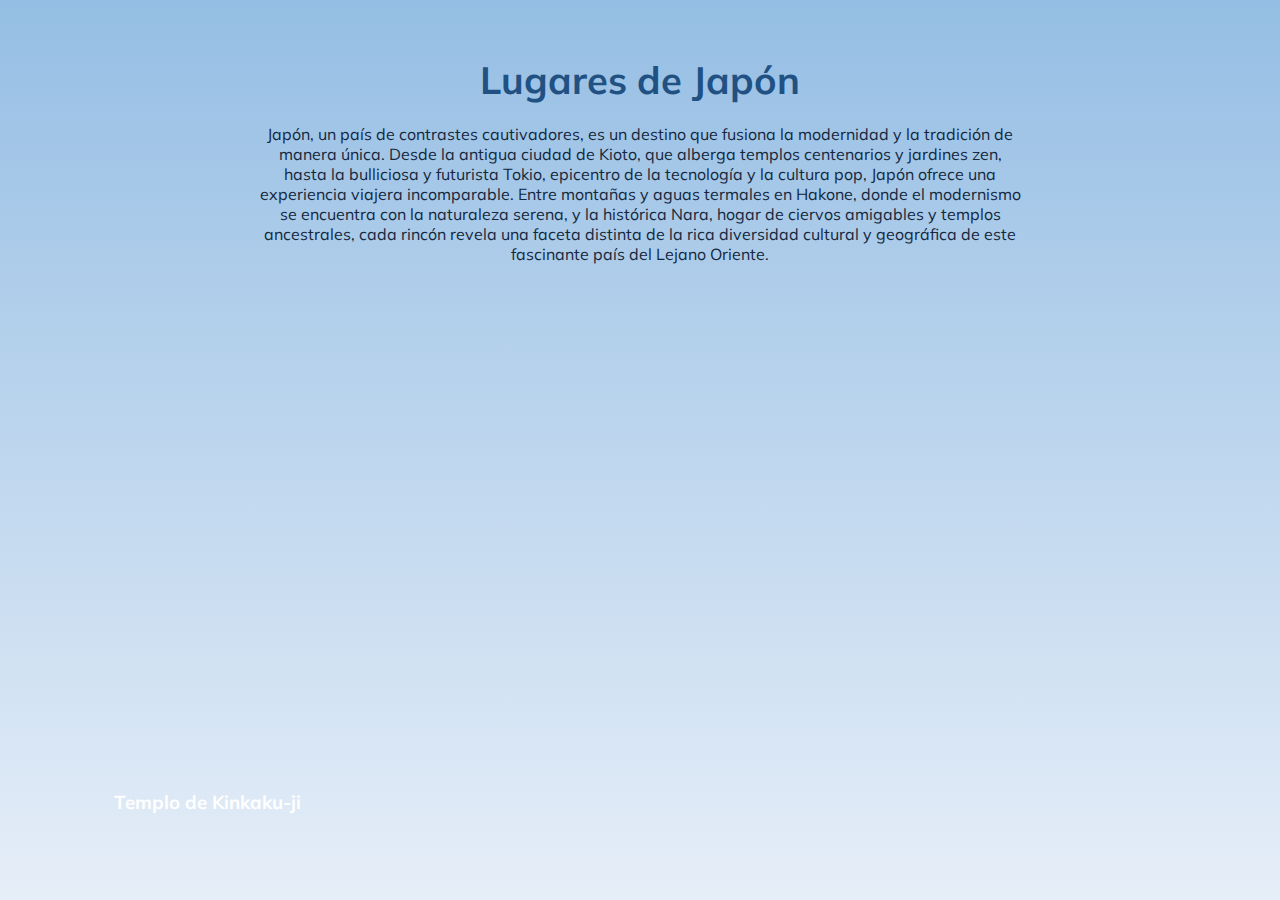
==== Ejemplo-Expandir_Cards/index.html @ 384ebe9e "dia210325" ====
<!DOCTYPE html>
<html lang="es">
<head>
    <meta charset="UTF-8">
    <meta name="viewport" content="width=device-width, initial-scale=1.0">
    <title>Document</title>
    <link rel="stylesheet" href="estilos.css">
    <script defer src="cards_script.js"></script>
</head>
<body>

    <main class="main">
        <h2 class="title">Lugares de Japón</h2>

        <p class="paragraph">
            Japón, un país de contrastes cautivadores, es un destino que fusiona la modernidad y la tradición de manera única. Desde la antigua ciudad de Kioto, que alberga templos centenarios y jardines zen, hasta la bulliciosa y futurista Tokio, epicentro de la tecnología y la cultura pop, Japón ofrece una experiencia viajera incomparable. Entre montañas y aguas termales en Hakone, donde el modernismo se encuentra con la naturaleza serena, y la histórica Nara, hogar de ciervos amigables y templos ancestrales, cada rincón revela una faceta distinta de la rica diversidad cultural y geográfica de este fascinante país del Lejano Oriente.
        </p>

        <div class="container">
            <div class="panel active" style="background-image: url(images/denys-nevozhai-D68ADLeMh5Q-unsplash.jpg);">
                <h3>Templo de Kinkaku-ji</h3>
            </div>
            <div class="panel" style="background-image: url(images/jase-bloor-oCZHIa1D4EU-unsplash.jpg);">
                <h3>Barrio de Shibuya en Tokio</h3>
            </div>
            <div class="panel" style="background-image: url(images/pema-lama-6cfK0SEtpbY-unsplash.jpg);">
                <h3>Parque Nacional de Jigokudani</h3>
            </div>
            <div class="panel" style="background-image: url(images/su-san-lee-E_eWwM29wfU-unsplash.jpg);">
                <h3>Castillo de Himeji</h3>
            </div>
            <div class="panel" style="background-image: url(images/takashi-miyazaki-64ajtpEzlYc-unsplash.jpg);">
                <h3>Kioto</h3>
            </div>
        </div>
    </main>

    <script defer src="cards_script.js"></script> 
</body>
</html>
---- Ejemplo-Expandir_Cards/estilos.css ----
@import url('https://fonts.googleapis.com/css?family=Muli&display=swap');

*{
    margin: 0;
    padding: 0;
    box-sizing: border-box;
}

body{
    background: linear-gradient(#95bee4,#e6eef8);
    font-family: 'Muli', sans-serif;
}

.main{
    height: 100vh;
    display: flex;
    flex-direction: column;
    justify-content: center;
    align-items: center;
    gap: 20px;
}

.title{
    font-size: 38px;
    color: #215183;
}

.paragraph{
    width: 60vw;
    text-align: center;
    color: #14273d;
}

.container{
    display: flex;
    width: 90vw;
}

.panel{
    border-radius: 50px;
    margin: 10px;
    position: relative;
    height: 60vh;
    flex: 0.5;
    cursor: pointer;
    transition: all 700ms ease-in;
    background-size: cover;
    background-position: center;
    background-repeat: no-repeat;
}

.panel h3{
    color: #fff;
    position: absolute;
    bottom: 20px;
    left: 40px;
    opacity: 0;
}

.panel.active{
    flex: 5;
}

.panel.active h3{
    opacity: 1;
    transition: opacity 0.3s ease-in 0.4s;
}
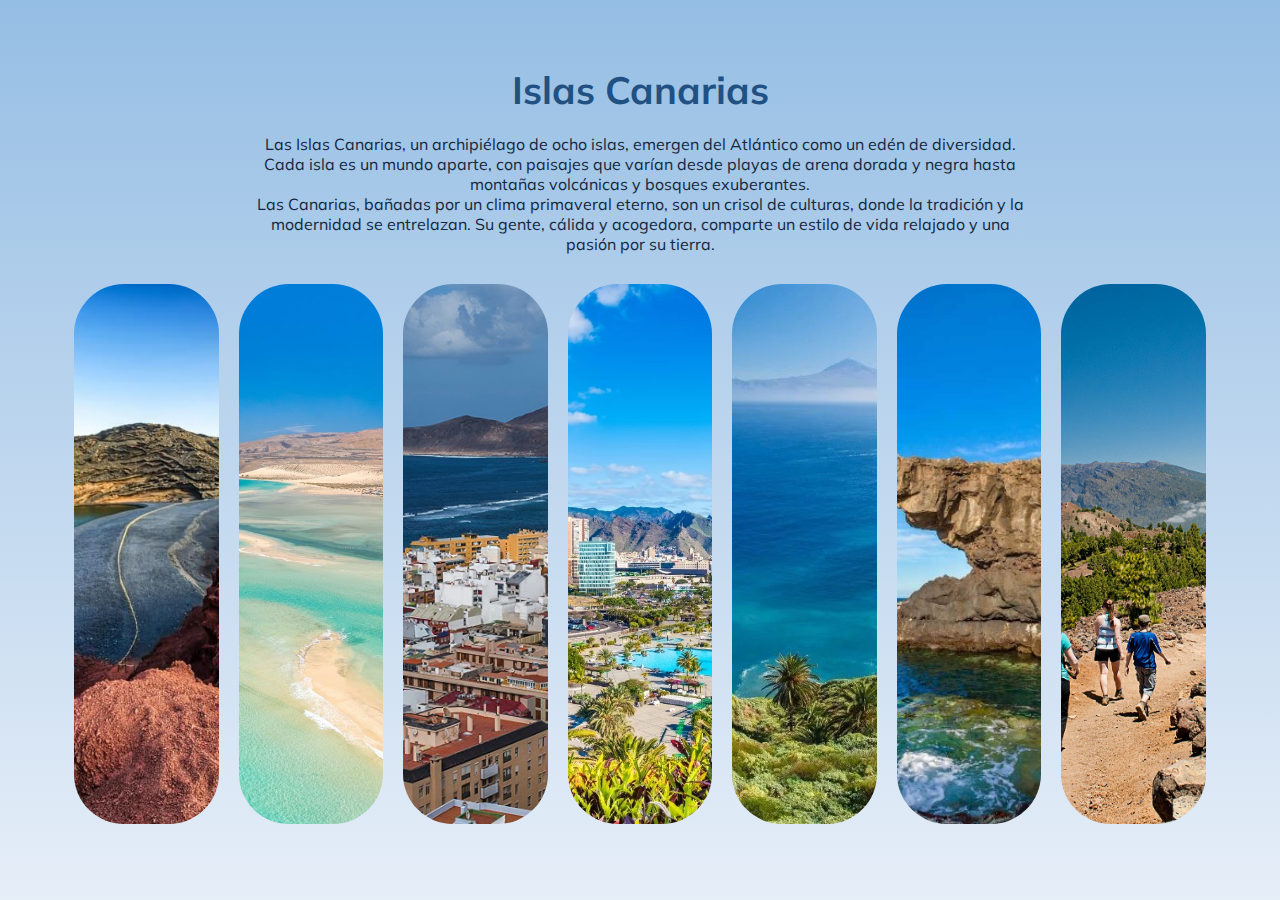
==== commit d94f0a44: "dia210325_1" ====
--- a/Ejemplo-Expandir_Cards/index.html
+++ b/Ejemplo-Expandir_Cards/index.html
@@ -10,27 +10,34 @@
 <body>
 
     <main class="main">
-        <h2 class="title">Lugares de Japón</h2>
+        <h2 class="title">Islas Canarias</h2>
 
         <p class="paragraph">
-            Japón, un país de contrastes cautivadores, es un destino que fusiona la modernidad y la tradición de manera única. Desde la antigua ciudad de Kioto, que alberga templos centenarios y jardines zen, hasta la bulliciosa y futurista Tokio, epicentro de la tecnología y la cultura pop, Japón ofrece una experiencia viajera incomparable. Entre montañas y aguas termales en Hakone, donde el modernismo se encuentra con la naturaleza serena, y la histórica Nara, hogar de ciervos amigables y templos ancestrales, cada rincón revela una faceta distinta de la rica diversidad cultural y geográfica de este fascinante país del Lejano Oriente.
+            Las Islas Canarias, un archipiélago de ocho islas, emergen del Atlántico como un edén de diversidad. Cada isla es un mundo aparte, con paisajes que varían desde playas de arena dorada y negra hasta montañas volcánicas y bosques exuberantes. <br>
+            Las Canarias, bañadas por un clima primaveral eterno, son un crisol de culturas, donde la tradición y la modernidad se entrelazan. Su gente, cálida y acogedora, comparte un estilo de vida relajado y una pasión por su tierra.
         </p>
 
         <div class="container">
-            <div class="panel active" style="background-image: url(images/denys-nevozhai-D68ADLeMh5Q-unsplash.jpg);">
-                <h3>Templo de Kinkaku-ji</h3>
+            <div class="panel" style="background-image: url(images/lanzarote.jpg);">
+                <h3>Isla de Lanzarote</h3>
             </div>
-            <div class="panel" style="background-image: url(images/jase-bloor-oCZHIa1D4EU-unsplash.jpg);">
-                <h3>Barrio de Shibuya en Tokio</h3>
+            <div class="panel" style="background-image: url(images/fuerteventura.jpg);">
+                <h3>Isla de Fuerteventura</h3>
             </div>
-            <div class="panel" style="background-image: url(images/pema-lama-6cfK0SEtpbY-unsplash.jpg);">
-                <h3>Parque Nacional de Jigokudani</h3>
+            <div class="panel" style="background-image: url(images/grancanaria.jpg);">
+                <h3>Isla de Gran Canaria</h3>
             </div>
-            <div class="panel" style="background-image: url(images/su-san-lee-E_eWwM29wfU-unsplash.jpg);">
-                <h3>Castillo de Himeji</h3>
+            <div class="panel" style="background-image: url(images/tenerife.webp);">
+                <h3>Isla de Tenerife</h3>
             </div>
-            <div class="panel" style="background-image: url(images/takashi-miyazaki-64ajtpEzlYc-unsplash.jpg);">
-                <h3>Kioto</h3>
+            <div class="panel" style="background-image: url(images/La-Gomera.webp);">
+                <h3>Isla de La Gomera</h3>
+            </div>
+            <div class="panel" style="background-image: url(images/elhierro.jpg);">
+                <h3>Isla de El Hierro</h3>
+            </div>
+            <div class="panel" style="background-image: url(images/lapalma.jpg);">
+                <h3>Isla de La Palma</h3>
             </div>
         </div>
     </main>
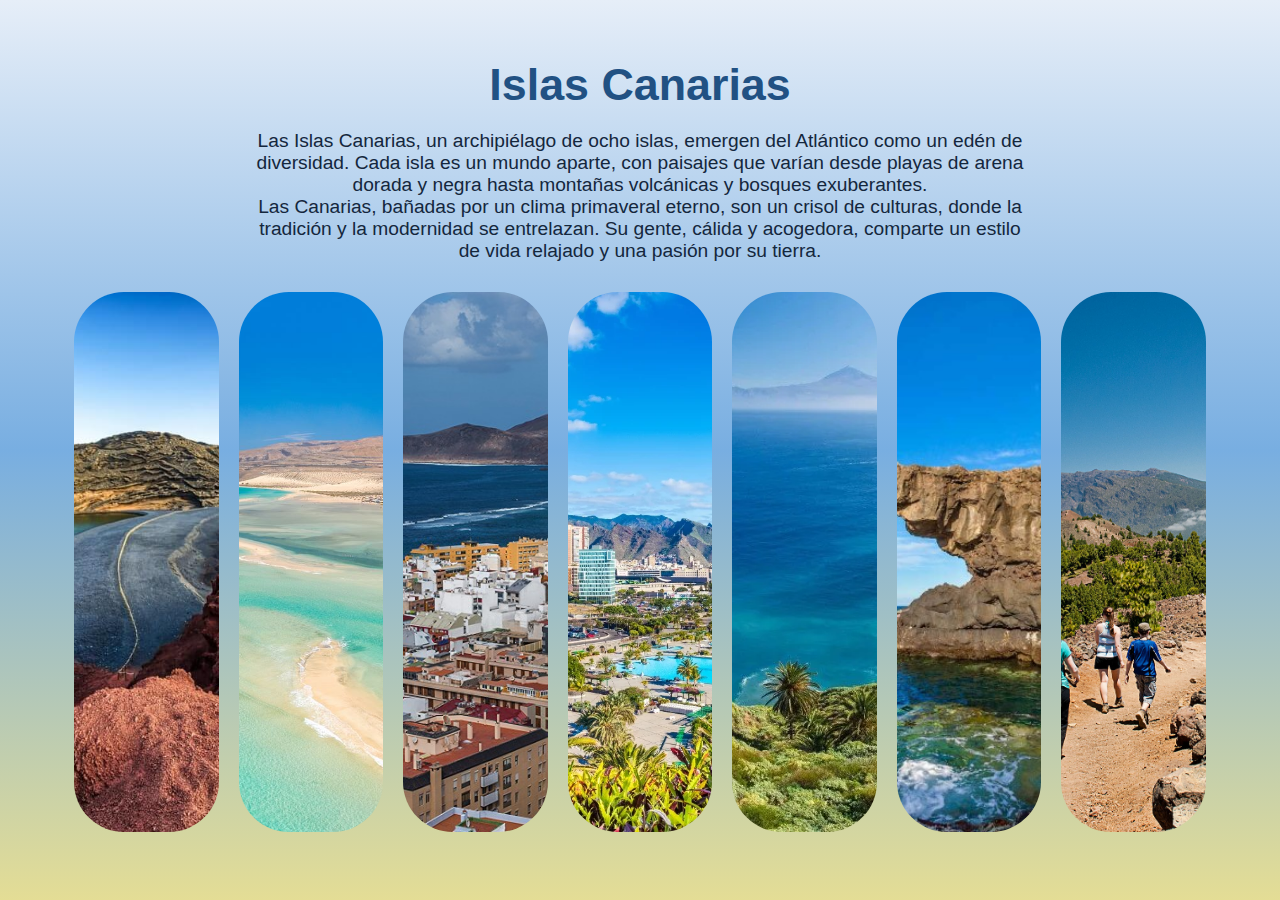
==== commit 8005afe3: "dia230325_1" ====
--- a/Ejemplo-Expandir_Cards/index.html
+++ b/Ejemplo-Expandir_Cards/index.html
@@ -3,9 +3,9 @@
 <head>
     <meta charset="UTF-8">
     <meta name="viewport" content="width=device-width, initial-scale=1.0">
-    <title>Document</title>
+    <title>Islas Canarias</title>
     <link rel="stylesheet" href="estilos.css">
-    <script defer src="cards_script.js"></script>
+    
 </head>
 <body>
 
@@ -18,25 +18,25 @@
         </p>
 
         <div class="container">
-            <div class="panel" style="background-image: url(images/lanzarote.jpg);">
-                <h3>Isla de Lanzarote</h3>
+            <div class="panel uno">
+                <h3>Isla de Lanzarote - Charco de los Clicos</h3>
             </div>
-            <div class="panel" style="background-image: url(images/fuerteventura.jpg);">
+            <div class="panel dos">
                 <h3>Isla de Fuerteventura</h3>
             </div>
-            <div class="panel" style="background-image: url(images/grancanaria.jpg);">
+            <div class="panel tres">
                 <h3>Isla de Gran Canaria</h3>
             </div>
-            <div class="panel" style="background-image: url(images/tenerife.webp);">
+            <div class="panel cuatro">
                 <h3>Isla de Tenerife</h3>
             </div>
-            <div class="panel" style="background-image: url(images/La-Gomera.webp);">
+            <div class="panel cinco">
                 <h3>Isla de La Gomera</h3>
             </div>
-            <div class="panel" style="background-image: url(images/elhierro.jpg);">
+            <div class="panel seis">
                 <h3>Isla de El Hierro</h3>
             </div>
-            <div class="panel" style="background-image: url(images/lapalma.jpg);">
+            <div class="panel siete">
                 <h3>Isla de La Palma</h3>
             </div>
         </div>
@@ -44,4 +44,4 @@
 
     <script defer src="cards_script.js"></script> 
 </body>
-</html>+</html>
--- a/Ejemplo-Expandir_Cards/estilos.css
+++ b/Ejemplo-Expandir_Cards/estilos.css
@@ -7,8 +7,8 @@
 }
 
 body{
-    background: linear-gradient(#95bee4,#e6eef8);
-    font-family: 'Muli', sans-serif;
+    background: linear-gradient(#e6eef8, #78aee1, #e4dd95);
+    font-family: 'Roboto', sans-serif;
 }
 
 .main{
@@ -21,12 +21,13 @@
 }
 
 .title{
-    font-size: 38px;
+    font-size: 2.8em;
     color: #215183;
 }
 
 .paragraph{
     width: 60vw;
+    font-size: 1.2em;
     text-align: center;
     color: #14273d;
 }
@@ -65,3 +66,25 @@
     opacity: 1;
     transition: opacity 0.3s ease-in 0.4s;
 }
+.uno{
+    background-image: url("images/lanzarote.jpg")
+}
+.dos{
+    background-image: url("images/fuerteventura.jpg")
+}
+.tres{
+    background-image: url("images/grancanaria.jpg")
+}
+.cuatro{
+    background-image: url("images/tenerife.webp")
+}
+.cinco{
+    background-image: url("images/La-Gomera.webp")
+}   
+.seis{
+    background-image: url("images/elhierro.jpg")
+}
+.siete{
+    background-image: url("images/lapalma.jpg")
+}
+
